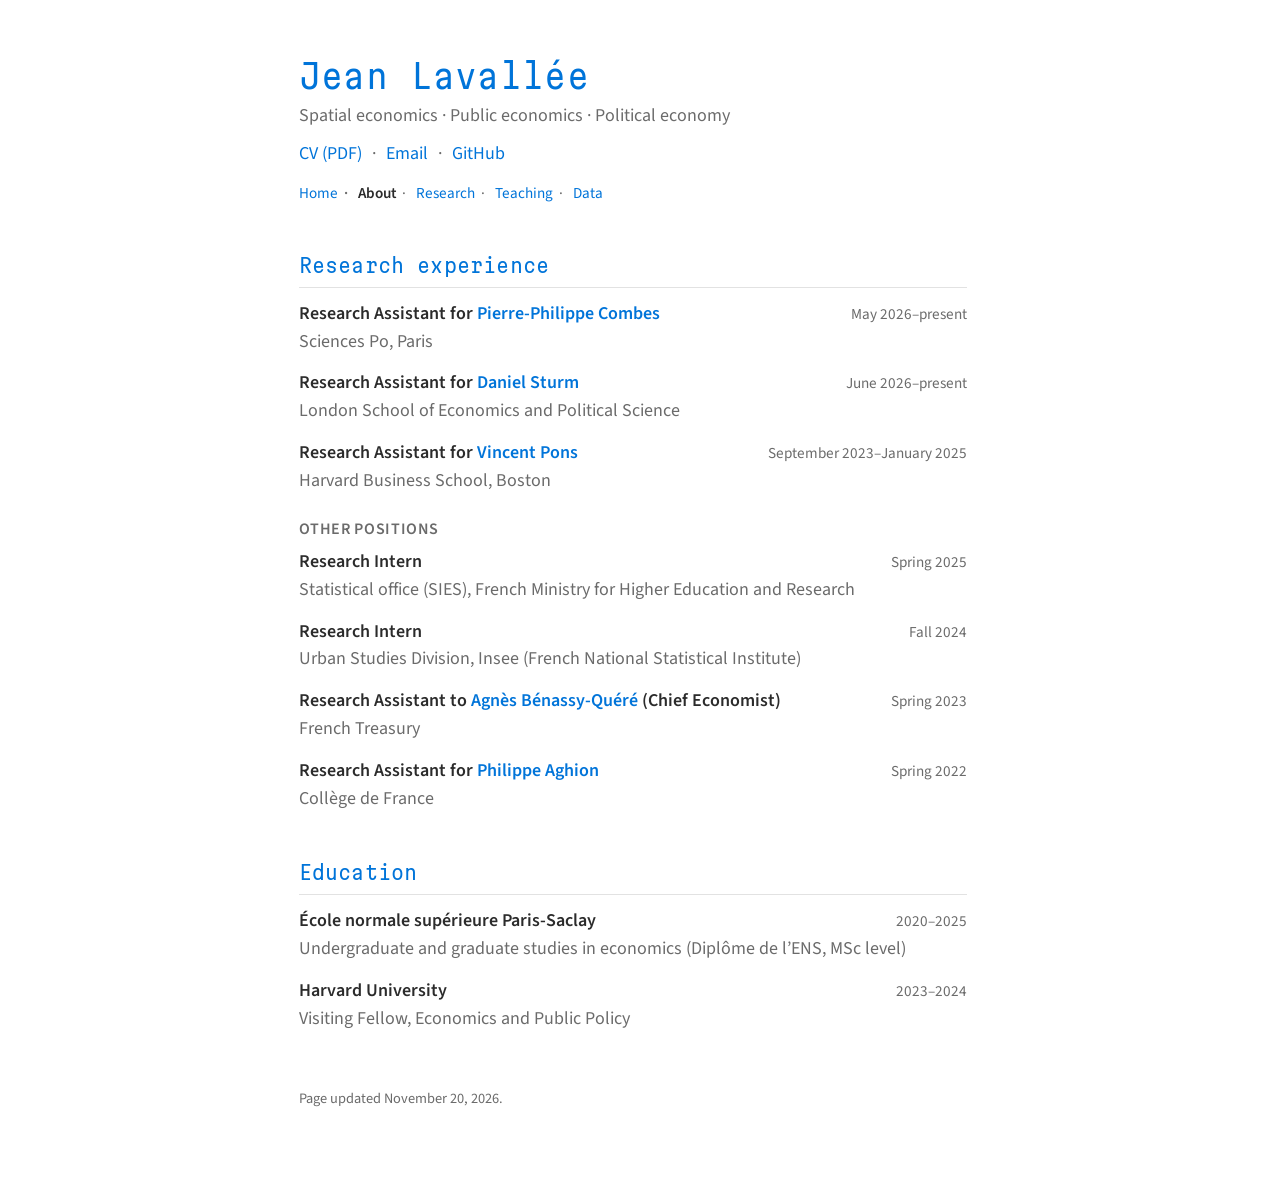
==== about.html @ b47c87c1 "creating the personal website" ====
<!doctype html>
<html lang="en">
<head>
<meta charset="utf-8">
<meta name="viewport" content="width=device-width, initial-scale=1">
<title>About · Jean Lavallée</title>
<meta name="description" content="Research experience and education of Jean Lavallée.">
<meta name="author" content="Jean Lavallée">
<meta name="color-scheme" content="light">
<link rel="canonical" href="https://jeanlavallee.github.io/about.html">
<meta property="og:type" content="profile">
<meta property="og:title" content="About · Jean Lavallée">
<meta property="og:description" content="Research in spatial economics, public economics and political economy.">
<meta property="og:url" content="https://jeanlavallee.github.io/about.html">
<link rel="icon" href="data:image/svg+xml,%3Csvg xmlns='http://www.w3.org/2000/svg' viewBox='0 0 32 32'%3E%3Crect width='32' height='32' rx='6' fill='%230074D9'/%3E%3Ctext x='16' y='22' font-family='Arial,sans-serif' font-size='15' font-weight='bold' fill='white' text-anchor='middle'%3EJL%3C/text%3E%3C/svg%3E">
<script type="application/ld+json">
{"@context": "https://schema.org", "@type": "Person", "name": "Jean Lavallée",
 "url": "https://jeanlavallee.github.io/", "email": "mailto:jean.lavallee@ens-paris-saclay.fr",
 "knowsAbout": ["Spatial economics", "Public economics", "Political economy"],
 "sameAs": ["https://github.com/jeanlavallee"]}
</script>
<!-- Hand-written static site (three pages: index.html, research.html, about.html), no framework,
     no tracker, no external request. Shared styles in style.css. Light mode only. -->
<link rel="stylesheet" href="style.css">
</head>
<body>
<main>

<header>
  <h1>Jean Lavallée</h1>
  <p class="fields">Spatial economics · Public economics · Political economy</p>
  <p class="links">
    <a href="files/cv.pdf">CV (PDF)</a>
    <a href="mailto:jean.lavallee@ens-paris-saclay.fr">Email</a>
    <a href="https://github.com/jeanlavallee">GitHub</a>
  </p>
  <nav class="nav" aria-label="Site"><a href="index.html">Home</a><a href="about.html" aria-current="page">About</a><a href="research.html">Research</a><a href="teaching.html">Teaching</a><a href="data.html">Data</a></nav>
</header>

<section aria-labelledby="experience">
  <h2 id="experience">Research experience</h2>
  <!-- Entries, titles and dates from phd-applications/cv/sections/professional.tex (2026-11-20). -->

  <div class="cv-entry">
    <div class="row"><span class="title">Research Assistant for <a href="https://sites.google.com/view/pierrephilippecombes">Pierre-Philippe Combes</a></span><span class="date">May 2026–present</span></div>
    <div class="meta">Sciences Po, Paris</div>
  </div>

  <div class="cv-entry">
    <div class="row"><span class="title">Research Assistant for <a href="https://personal.lse.ac.uk/sturmd/">Daniel Sturm</a></span><span class="date">June 2026–present</span></div>
    <div class="meta">London School of Economics and Political Science</div>
  </div>

  <div class="cv-entry">
    <div class="row"><span class="title">Research Assistant for <a href="https://www.vincentpons.org">Vincent Pons</a></span><span class="date">September 2023–January 2025</span></div>
    <div class="meta">Harvard Business School, Boston</div>
  </div>

  <h3>Other positions</h3>

  <div class="cv-entry">
    <div class="row"><span class="title">Research Intern</span><span class="date">Spring 2025</span></div>
    <div class="meta">Statistical office (SIES), French Ministry for Higher Education and Research</div>
  </div>
  <div class="cv-entry">
    <div class="row"><span class="title">Research Intern</span><span class="date">Fall 2024</span></div>
    <div class="meta">Urban Studies Division, Insee (French National Statistical Institute)</div>
  </div>
  <div class="cv-entry">
    <div class="row"><span class="title">Research Assistant to <a href="https://www.parisschoolofeconomics.eu/fr/benassy-quere-agnes/">Agnès Bénassy-Quéré</a> (Chief Economist)</span><span class="date">Spring 2023</span></div>
    <div class="meta">French Treasury</div>
  </div>
  <div class="cv-entry">
    <div class="row"><span class="title">Research Assistant for <a href="https://www.college-de-france.fr/fr/personne/philippe-aghion">Philippe Aghion</a></span><span class="date">Spring 2022</span></div>
    <div class="meta">Collège de France</div>
  </div>
</section>

<section aria-labelledby="education">
  <h2 id="education">Education</h2>
  <!-- Entries, titles and dates from phd-applications/cv/sections/education.tex (2026-11-20). -->

  <div class="cv-entry">
    <div class="row"><span class="title">École normale supérieure Paris-Saclay</span><span class="date">2020–2025</span></div>
    <div class="meta">Undergraduate and graduate studies in economics (Diplôme de l’ENS, MSc level)</div>
  </div>

  <div class="cv-entry">
    <div class="row"><span class="title">Harvard University</span><span class="date">2023–2024</span></div>
    <div class="meta">Visiting Fellow, Economics and Public Policy</div>
  </div>
</section>

<footer>
  <p>Page updated November 20, 2026.</p>
</footer>

</main>
</body>
</html>
---- style.css ----
/* Shared stylesheet of the three pages (index.html, about.html, research.html, teaching.html, data.html).
   Light mode only (Jean, 2026-11-20). Fonts are self-hosted in fonts/ (SIL OFL 1.1). */
@font-face {
  font-family: "Martian Mono Narrow";
  src: url("fonts/MartianMono-NrLt.ttf") format("truetype");
  font-weight: 300;
  font-display: swap;
}
@font-face {
  font-family: "Source Sans 3";
  src: url("fonts/source-sans-3-latin-400-normal.woff2") format("woff2");
  font-weight: 400; font-style: normal; font-display: swap;
}
@font-face {
  font-family: "Source Sans 3";
  src: url("fonts/source-sans-3-latin-400-italic.woff2") format("woff2");
  font-weight: 400; font-style: italic; font-display: swap;
}
@font-face {
  font-family: "Source Sans 3";
  src: url("fonts/source-sans-3-latin-600-normal.woff2") format("woff2");
  font-weight: 600; font-style: normal; font-display: swap;
}
:root {
  --bg: #ffffff;
  --text: #2b2b2b;
  --muted: #6b6b6b;
  --rule: #e2e2e2;
  --link: rgb(0, 116, 217);
}
/* Light mode only (Jean, 2026-11-20): no dark-mode rules. */
html { color-scheme: light; }
/* Same horizontal position on every page (2026-11-20): reserve the scrollbar's width even on short
   pages (Home, Data), so that the centered column does not shift between short and long pages. */
html { overflow-y: scroll; scrollbar-gutter: stable; }
* { box-sizing: border-box; }
html { -webkit-text-size-adjust: 100%; }
body {
  margin: 0;
  background: var(--bg);
  color: var(--text);
  font-family: "Source Sans 3", "Source Sans Pro", "Helvetica Neue", Arial, sans-serif;
  font-size: 18px;
  line-height: 1.55;
}
main { max-width: 700px; margin: 0 auto; padding: 56px 16px 64px; }
a { color: var(--link); text-decoration: none; }
a:hover { text-decoration: underline; }
a:focus-visible, summary:focus-visible { outline: 2px solid var(--link); outline-offset: 2px; border-radius: 2px; }
h1, h2 {
  font-family: "Martian Mono Narrow", "Source Sans 3", monospace;
  font-weight: 300;
  color: var(--link);
  letter-spacing: 0.01em;
}
h1 { font-size: 2.1rem; margin: 0 0 6px; line-height: 1.2; }
h2 { font-size: 1.25rem; margin: 44px 0 12px; padding-bottom: 6px; border-bottom: 1px solid var(--rule); }
h3 { font-size: 1rem; font-weight: 600; margin: 22px 0 6px; color: var(--muted); text-transform: uppercase; letter-spacing: 0.04em; }
.fields { margin: 0 0 10px; color: var(--muted); }
.links { margin: 0; }
.links a + a::before { content: "·"; color: var(--muted); margin: 0 10px 0 6px; display: inline-block; }
.bio { margin-top: 28px; }
.entry { margin: 0 0 18px; }
.title { font-weight: 600; }
.meta { color: var(--muted); }
details { margin: 4px 0 0; }
summary { cursor: pointer; color: var(--link); font-size: 0.95rem; width: fit-content; list-style: none; }
summary::-webkit-details-marker { display: none; }
summary::before { content: "▸"; display: inline-block; width: 1em; transition: transform 0.15s; }
details[open] > summary::before { transform: rotate(90deg); }
details[open] > summary { margin-bottom: 2px; }
details p { margin: 6px 0 0; font-size: 0.97rem; }
.translation { display: block; color: var(--muted); font-style: italic; }
.press { color: var(--muted); font-size: 0.93rem; }
.press a { color: var(--muted); text-decoration: underline; text-decoration-color: var(--rule); }
.press a:hover { color: var(--link); }
.row { display: flex; justify-content: space-between; align-items: baseline; gap: 16px; }
.date { color: var(--muted); white-space: nowrap; font-size: 0.95rem; }
.cv-entry { margin: 0 0 14px; }
.desc { margin: 4px 0 2px; font-size: 0.97rem; }
footer { margin-top: 56px; font-size: 0.9rem; color: var(--muted); }
@media print {
  body { font-size: 11pt; }
  main { padding: 0; max-width: none; }
  a { color: inherit; }
  summary { display: none; }
  details > p { display: block; }
}
@media (max-width: 480px) {
  .row { flex-direction: column; gap: 0; }
  body { font-size: 17px; }
  h1 { font-size: 1.8rem; }
  main { padding-top: 36px; }
}

/* Navigation bar, on every page (2026-11-20) */
.nav { margin: 14px 0 0; font-size: 0.95rem; }
.nav a + a::before { content: "·"; color: var(--muted); margin: 0 10px 0 6px; display: inline-block; }
.nav a[aria-current="page"] { color: var(--text); font-weight: 600; }
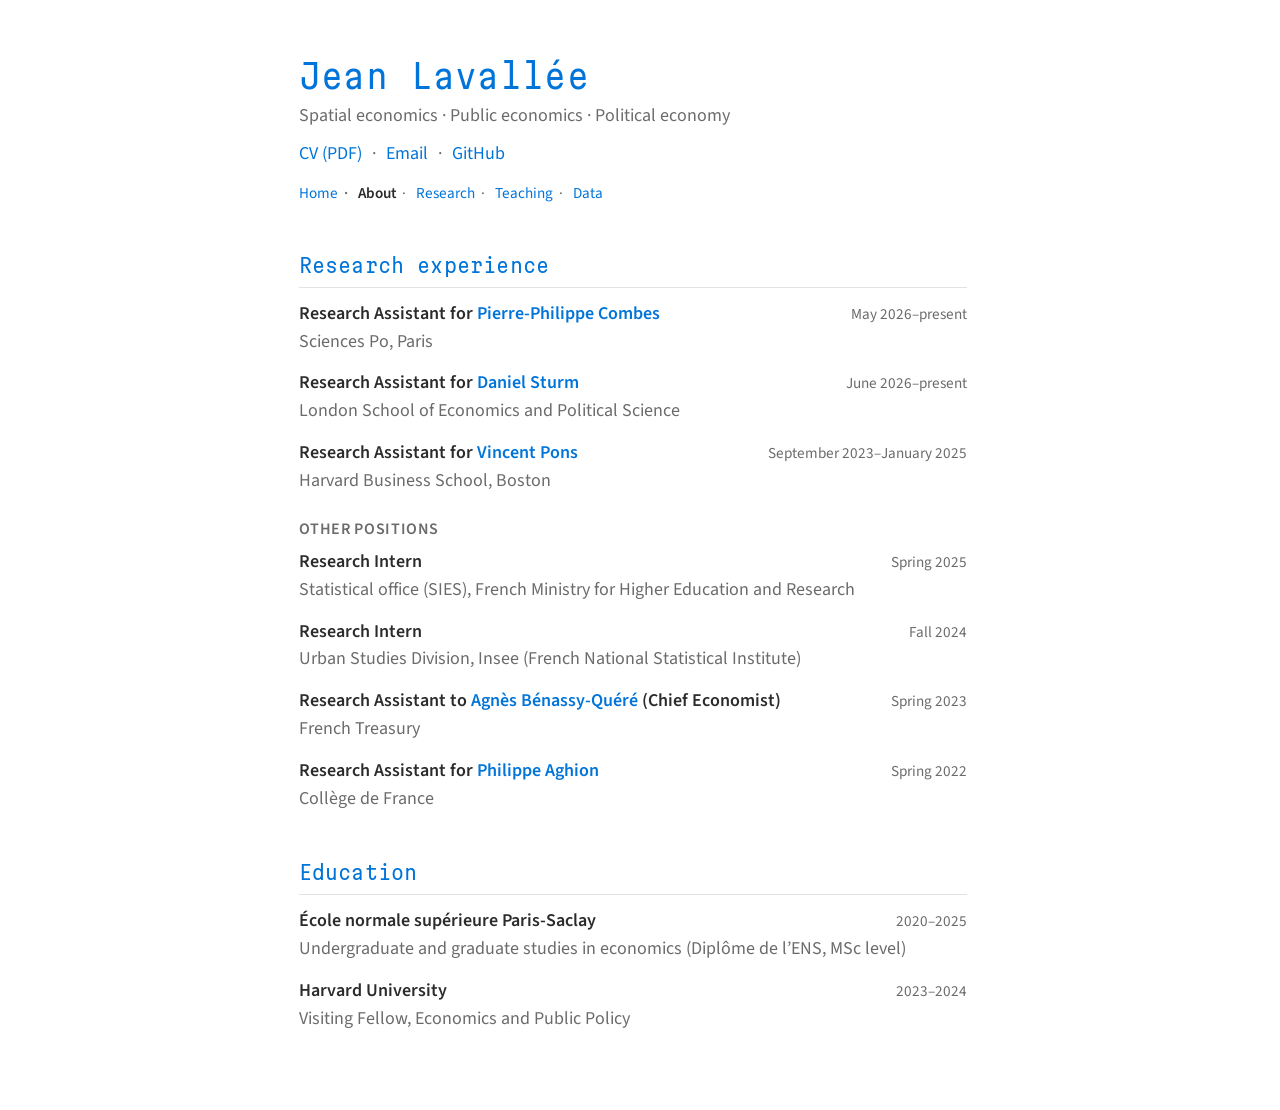
==== commit 719e4620: "removing the page-updated notice from the site" ====
--- a/about.html
+++ b/about.html
@@ -91,10 +91,6 @@
   </div>
 </section>
 
-<footer>
-  <p>Page updated November 20, 2026.</p>
-</footer>
-
 </main>
 </body>
 </html>
--- a/style.css
+++ b/style.css
@@ -78,7 +78,6 @@
 .date { color: var(--muted); white-space: nowrap; font-size: 0.95rem; }
 .cv-entry { margin: 0 0 14px; }
 .desc { margin: 4px 0 2px; font-size: 0.97rem; }
-footer { margin-top: 56px; font-size: 0.9rem; color: var(--muted); }
 @media print {
   body { font-size: 11pt; }
   main { padding: 0; max-width: none; }
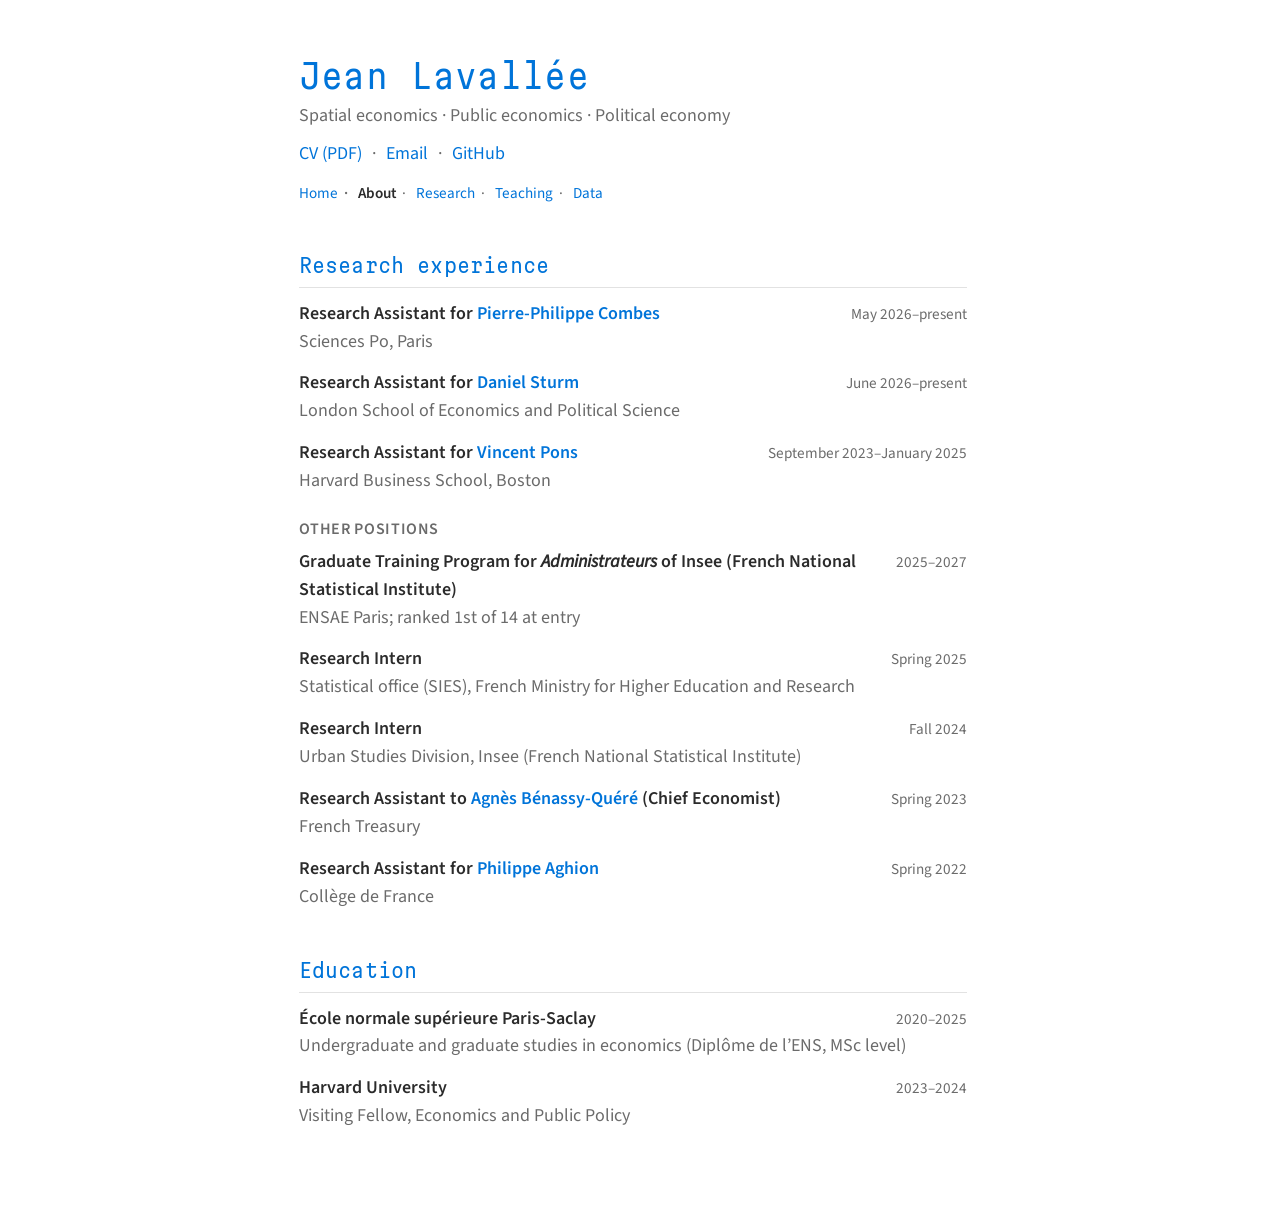
==== commit a10e012c: "adding the Insee graduate training program to the about page and updating the CV" ====
--- a/about.html
+++ b/about.html
@@ -39,7 +39,7 @@
 
 <section aria-labelledby="experience">
   <h2 id="experience">Research experience</h2>
-  <!-- Entries, titles and dates from phd-applications/cv/sections/professional.tex (2026-11-20). -->
+  <!-- Entries, titles and dates from phd-applications/cv/sections/professional.tex (2026-11-24). -->
 
   <div class="cv-entry">
     <div class="row"><span class="title">Research Assistant for <a href="https://sites.google.com/view/pierrephilippecombes">Pierre-Philippe Combes</a></span><span class="date">May 2026–present</span></div>
@@ -58,6 +58,10 @@
 
   <h3>Other positions</h3>
 
+  <div class="cv-entry">
+    <div class="row"><span class="title">Graduate Training Program for <i>Administrateurs</i> of Insee (French National Statistical Institute)</span><span class="date">2025–2027</span></div>
+    <div class="meta">ENSAE Paris; ranked 1st of 14 at entry</div>
+  </div>
   <div class="cv-entry">
     <div class="row"><span class="title">Research Intern</span><span class="date">Spring 2025</span></div>
     <div class="meta">Statistical office (SIES), French Ministry for Higher Education and Research</div>
